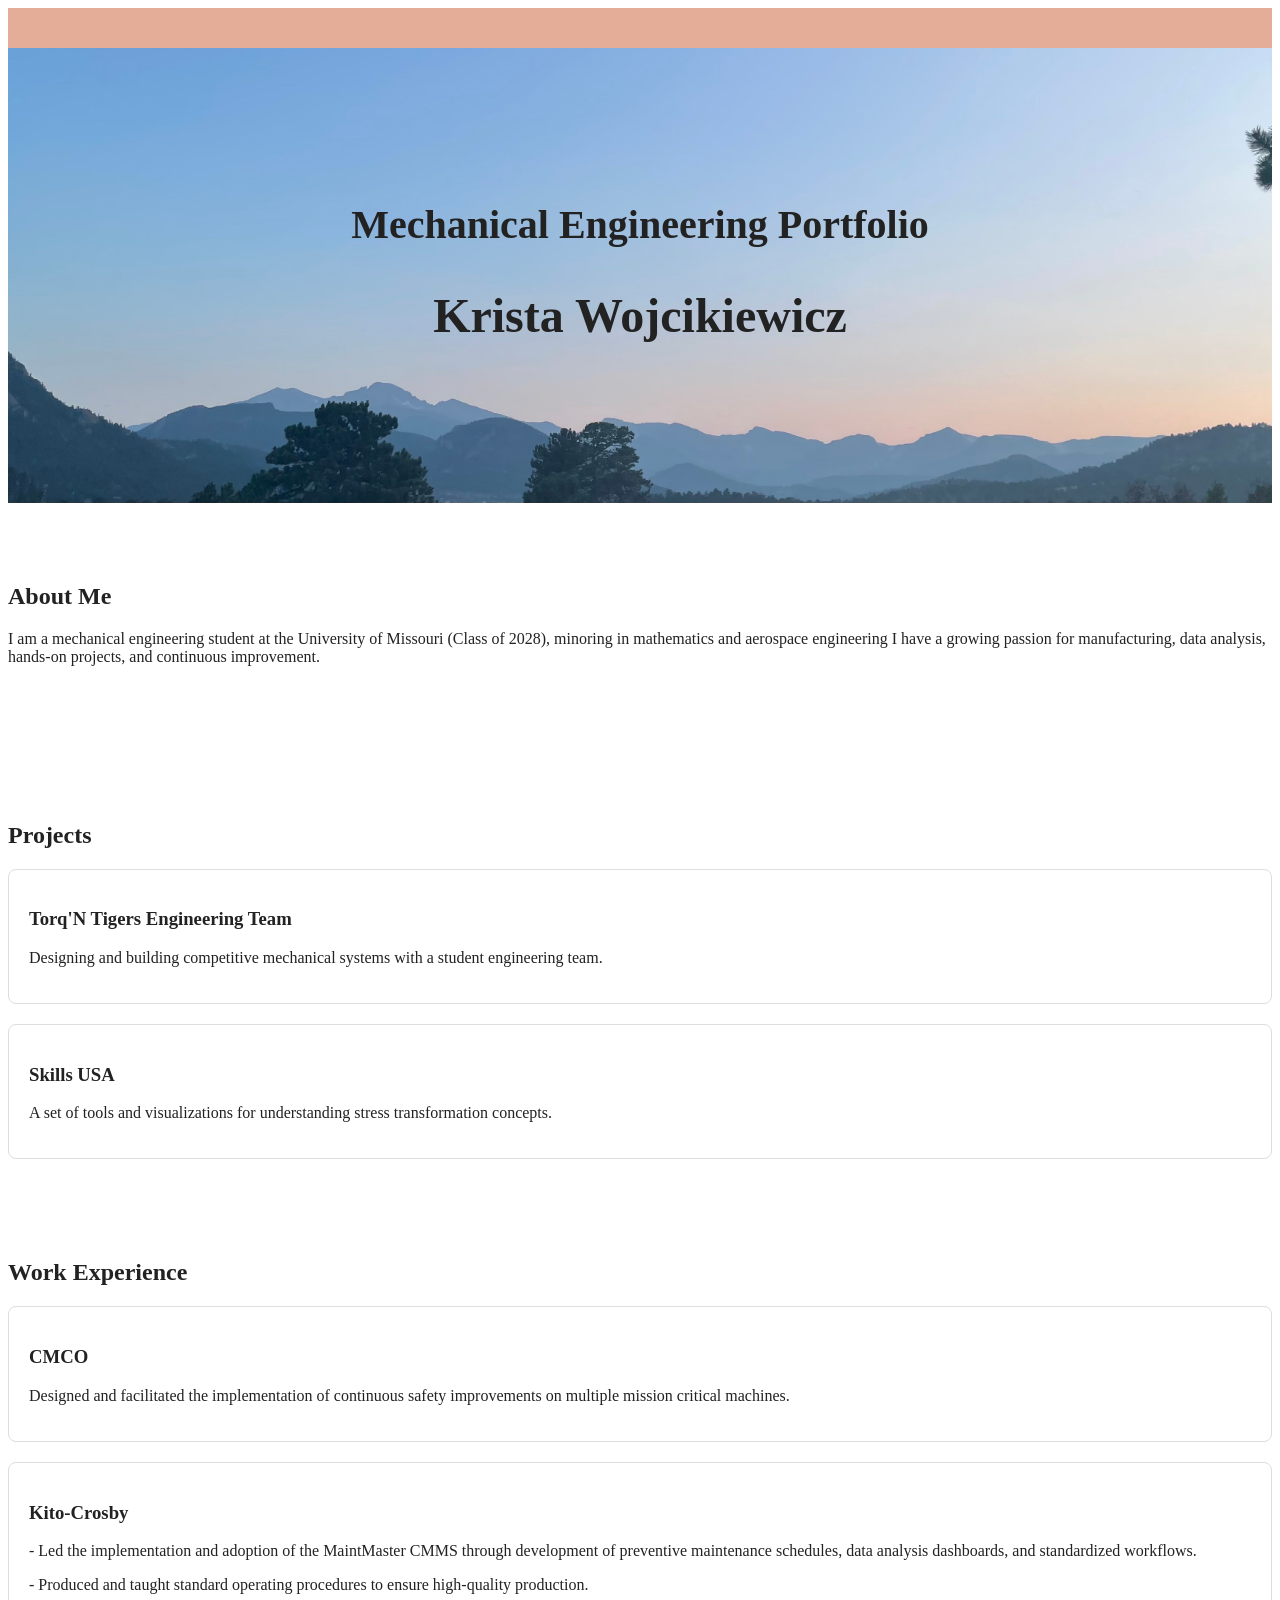
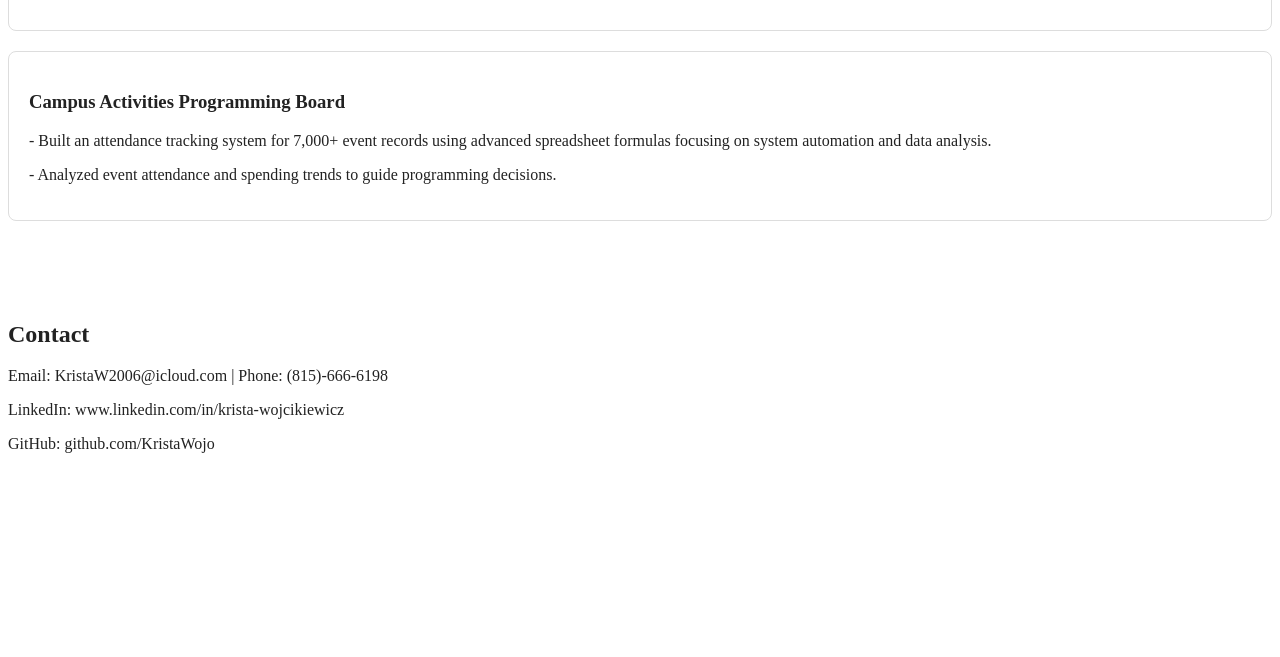
==== index.html @ 69c1f0ae "Update index.html" ====
<!DOCTYPE html>
<html lang="en">
<head>
  <meta charset="UTF-8">
  <meta name="viewport" content="width=device-width, initial-scale=1.0">
  <title>Krista Wojcikiewicz | Engineering Portfolio</title>
  <link rel="stylesheet" href="style.css">
</head>

  <header>
    <nav>
    </nav>
  </header>

  <section id="hero">
    <h2>Mechanical Engineering Portfolio</h2>
    <h1>Krista Wojcikiewicz</h1>
  </section>
  
<body>
  <section id="about">
    <h2>About Me</h2>
    <p>
      I am a mechanical engineering student at the University of Missouri (Class of 2028), minoring in mathematics and aerospace engineering 
      I have a growing passion for manufacturing, data analysis, hands-on projects, and continuous improvement.
  </section>

  <section id="projects">
    <h2>Projects</h2>

    <a class="project-card" href="Torqntigers.html">
      <h3>Torq'N Tigers Engineering Team</h3>
      <p>Designing and building competitive mechanical systems with a student engineering team.</p>
    </a>

    <div class="project-card">
      <h3>Skills USA</h3>
      <p>A set of tools and visualizations for understanding stress transformation concepts.</p>
    </div>
    
  <section id="Projects">
    <h2>Work Experience</h2>

    <a class="project-card" href="CMCO.html">
      <h3>CMCO</h3>
      <p>Designed and facilitated the implementation of continuous safety improvements on multiple mission critical machines.</p>
    </a>
    
   <a class="project-card" href="KitoCrosby.html">
      <h3>Kito-Crosby</h3>
      <p>- Led the implementation and adoption of the MaintMaster CMMS through development of preventive maintenance schedules, data analysis dashboards, and standardized workflows.</p>
      <p>- Produced and taught standard operating procedures to ensure high-quality production.</p>
    </a>

    <a class="project-card" href="CAPB.html">
      <h3>Campus Activities Programming Board</h3>
      <p>- Built an attendance tracking system for 7,000+ event records using advanced spreadsheet formulas focusing on system automation and data analysis.</p>
      <p>- Analyzed event attendance and spending trends to guide programming decisions.</p>
    </a>

  <section id="contact">
    <h2>Contact</h2>
    <p>Email: KristaW2006@icloud.com | Phone: (815)-666-6198 </p>
    <p>LinkedIn: www.linkedin.com/in/krista-wojcikiewicz</p>
    <p>GitHub: github.com/KristaWojo</p>
  </section>

</body>
</html>
---- style.css ----
body 
  {margin: 8px;
  font-family: Times New Roman, JetBrains Mono;
  color: #222;
  background: ##7ec8e3;}

header 
  {display: flex;
   margin: 0px;
  justify-content: space-between;
  padding: 20px;
  background: #e3ad98;
  header, header a, header .logo {color: white;}}

title-Name
  {font-size: 1.5rem;
  font-weight: bold;}

nav a {
  color: white;
  text-decoration: none;
  position: relative;
  margin-left: 20px;
}

nav a::after {
  content: "";
  position: absolute;
  left: 0;
  bottom: -2px;
  width: 0%;
  height: 2px;
  background: #000000;
  transition: width 0.2s ease;
}

nav a:hover::after {
  width: 100%;
}

#hero 
  {text-align: center;
  margin: 0;
  padding: 120px 0;
  background-image: url("Photos/Colorado.jpg");
  background-size: cover;
  background-repeat: no-repeat;
  background-position: bottom;}

#hero h2 
  {font-size: 2.5rem;}

#hero h1 
  {font-size: 3rem;}

.cta 
  {display: inline-block;
  margin-top: 20px;
  padding: 12px 24px;
  background: #3366ff;
  color: white;
  text-decoration: none;
  border-radius: 6px;}

section 
  {padding: 60px 0;
  margin: 0;}

.project-card {
  display: block;
  background: white;
  padding: 20px;
  margin: 20px 0;
  border-radius: 8px;
  border: 1px solid #ddd;
  text-decoration: none;
  color: inherit;
  transition: transform 0.1s ease, box-shadow 0.1s ease;}

.project-card:hover 
  {transform: translateY(-3px);
  box-shadow: 0 4px 12px rgba(0,0,0,0.1);}

footer 
  {text-align: center;
  padding: 10px;
  background: #fff;
  border-top: 1px solid #ddd;}

.tnt-video {
  display: flex;
  justify-content: center;
  width: 100%;
}
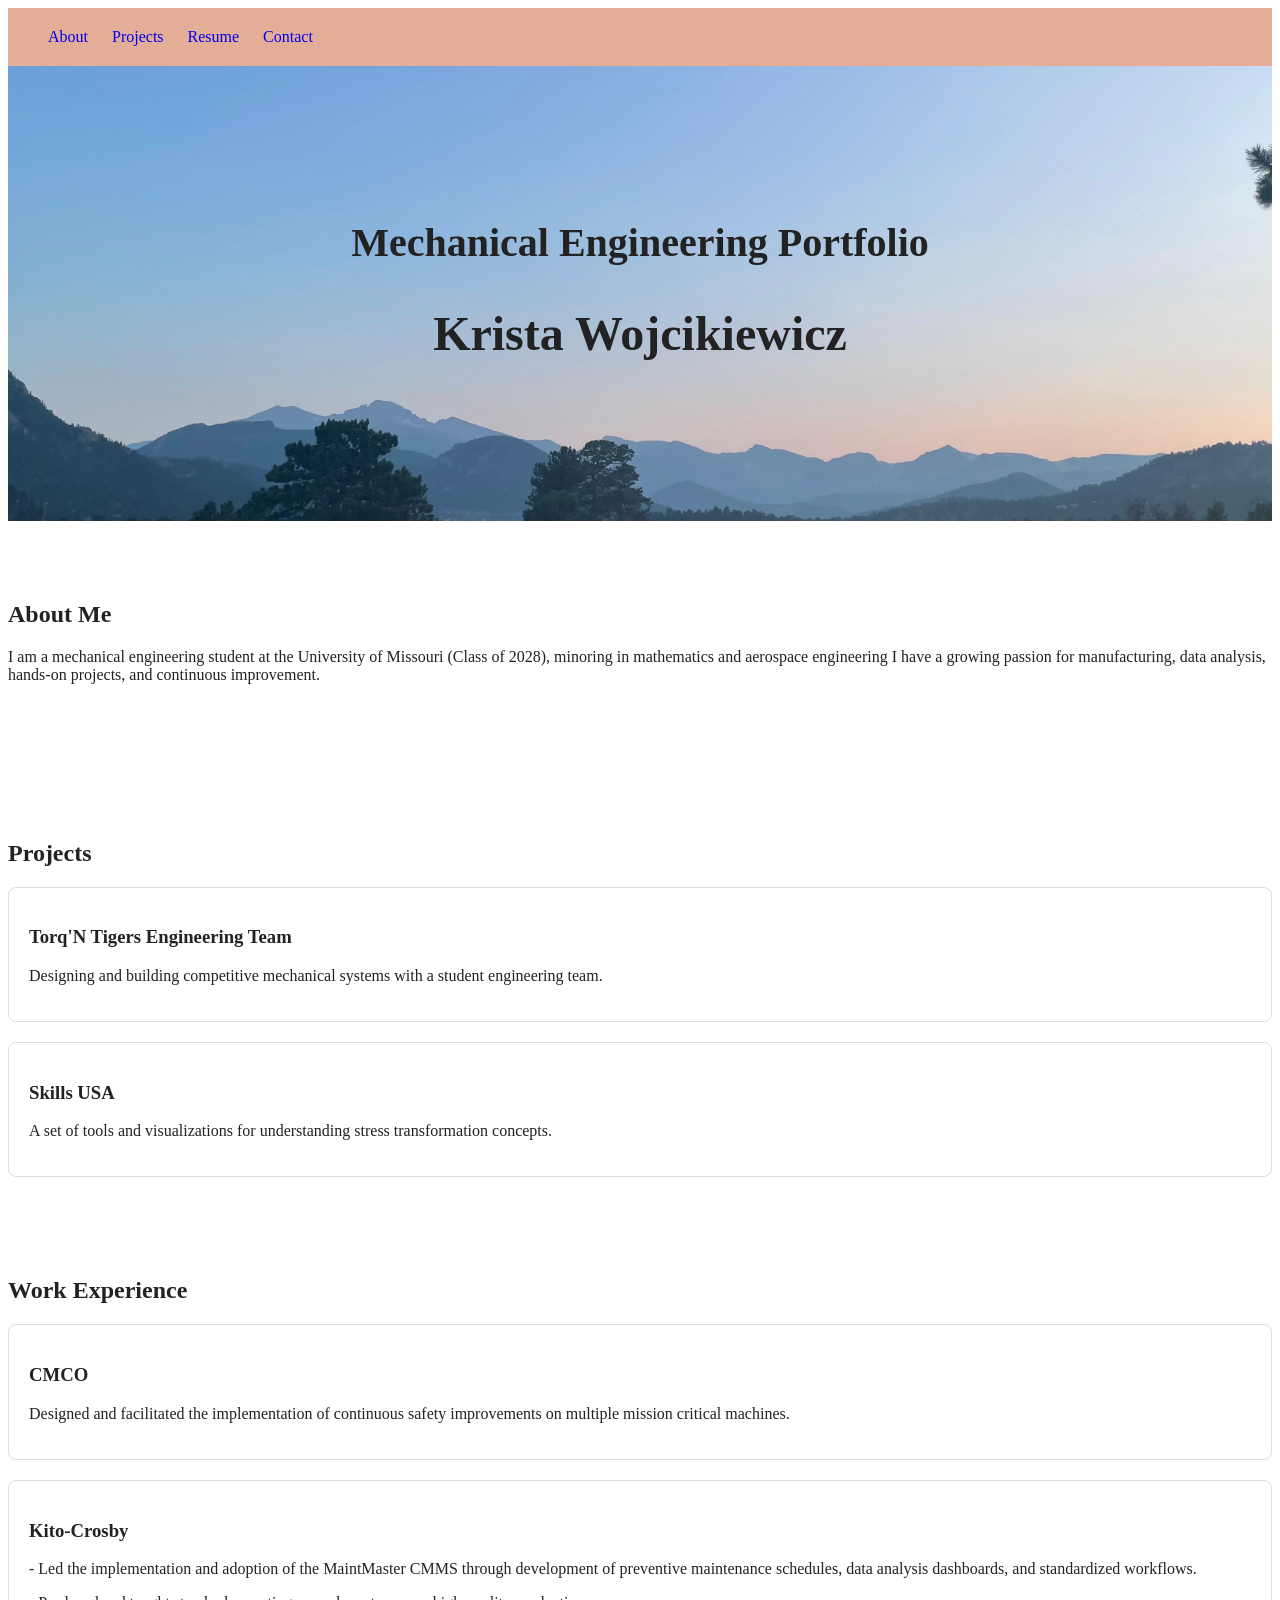
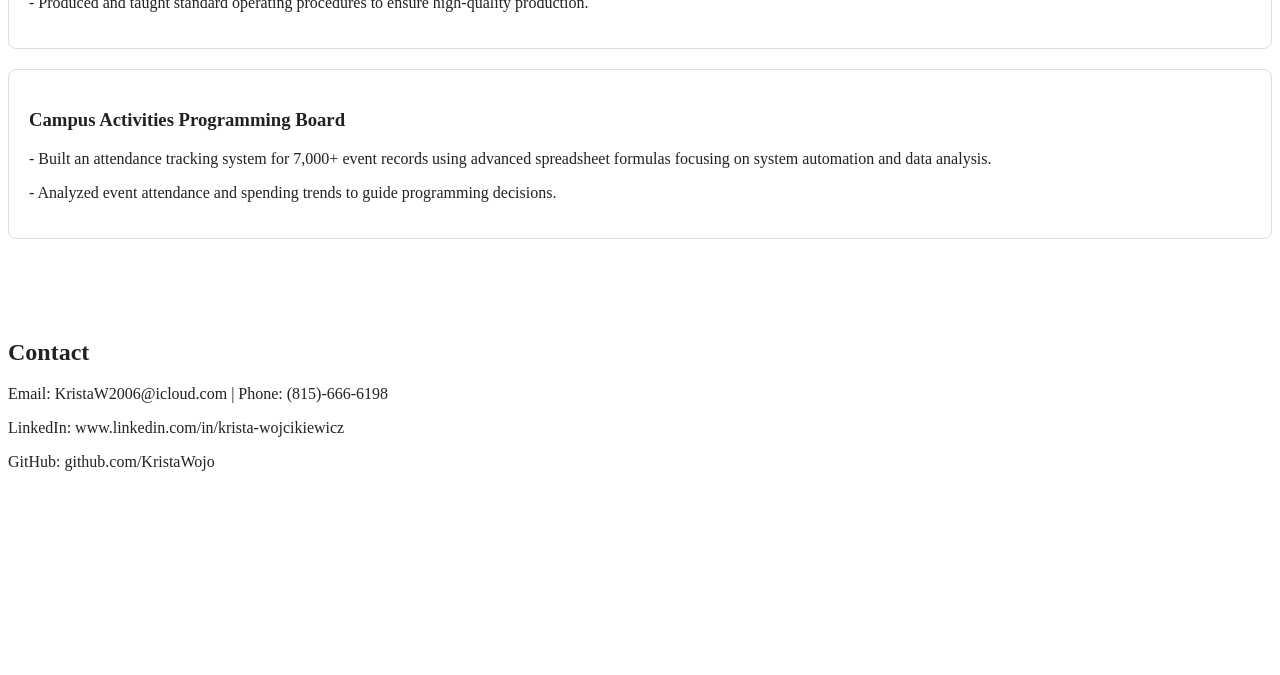
==== commit 14b8c2fb: "putting header back" ====
--- a/index.html
+++ b/index.html
@@ -9,6 +9,10 @@
 
   <header>
     <nav>
+      <a href="#about">About</a>
+      <a href="Projects.html">Projects</a>
+      <a href="Resume_2026_September.pdf">Resume</a>
+      <a href="Contact.html">Contact</a>
     </nav>
   </header>
 
--- a/style.css
+++ b/style.css
@@ -17,6 +17,10 @@
   font-weight: bold;}
 
 nav a {
+      <a href="#about">About</a>
+      <a href="Projects.html">Projects</a>
+      <a href="Resume_2026_September.pdf">Resume</a>
+      <a href="Contact.html">Contact</a>
   color: white;
   text-decoration: none;
   position: relative;
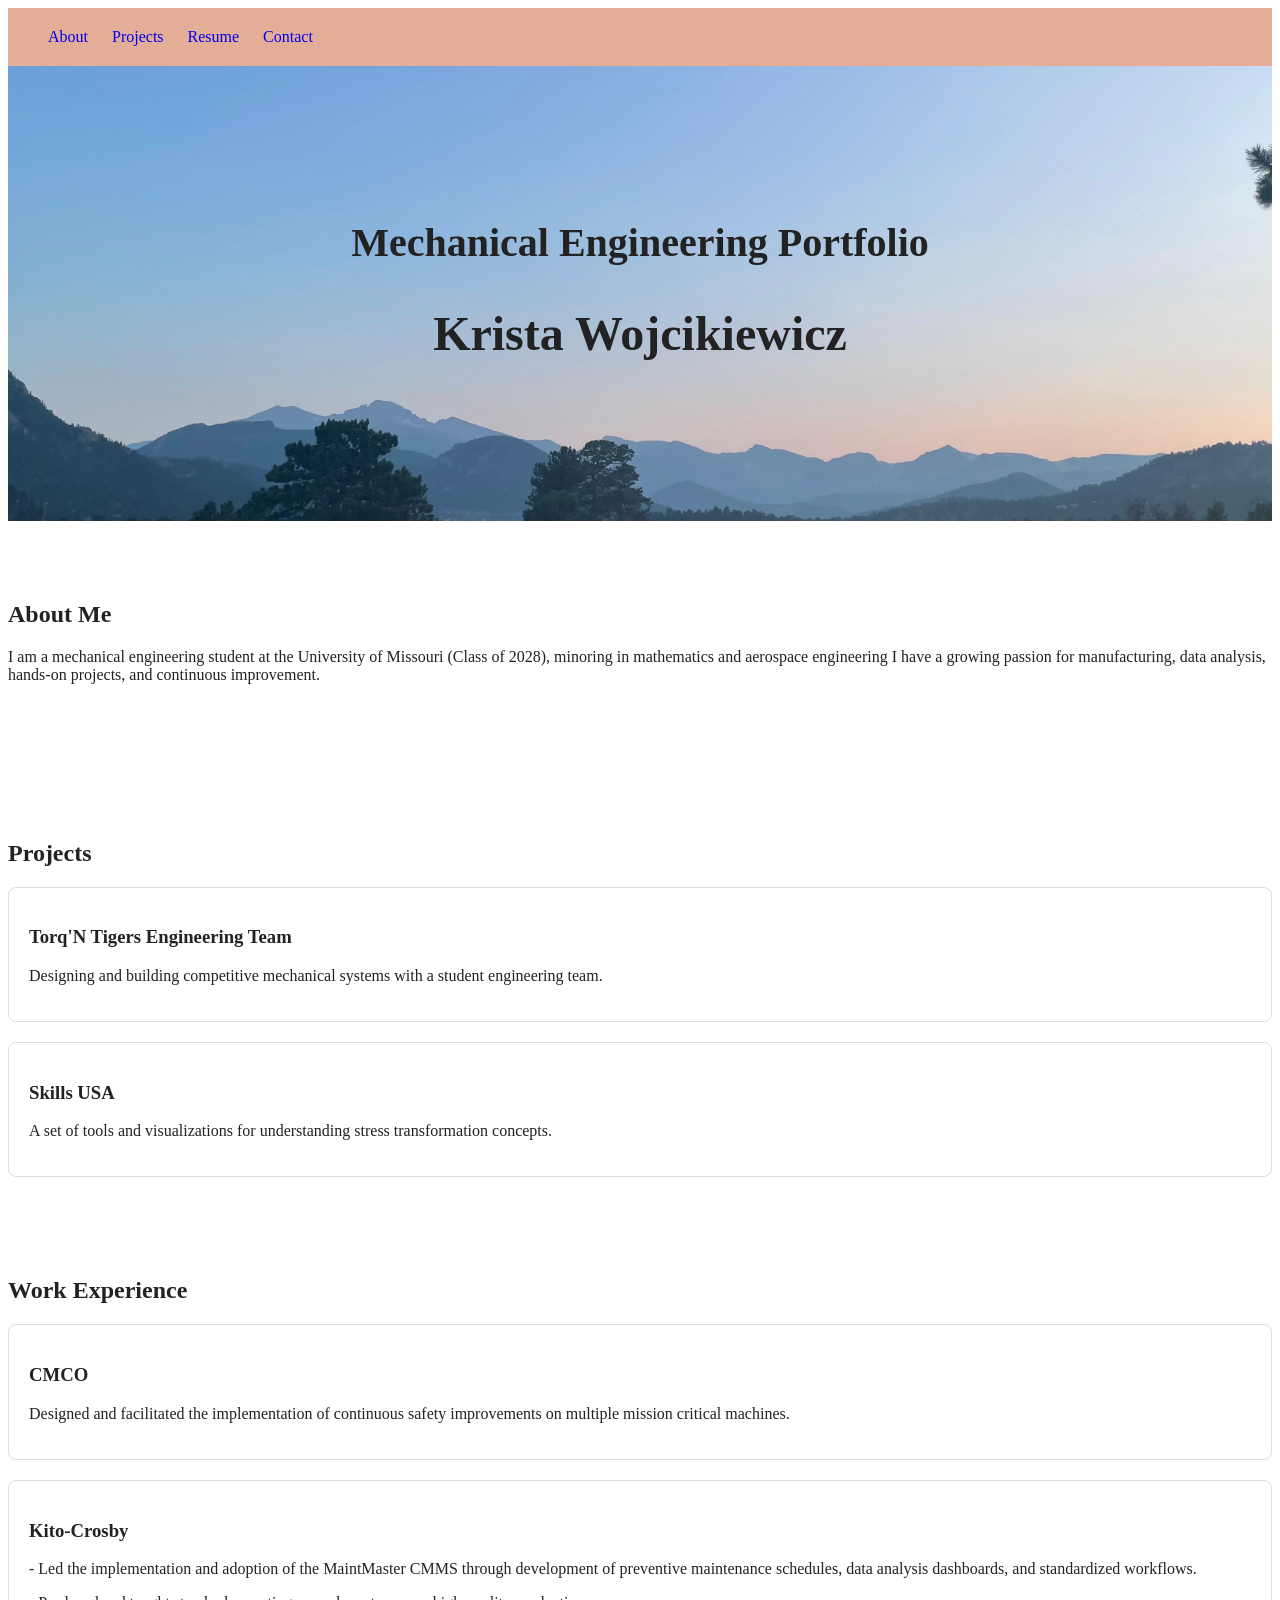
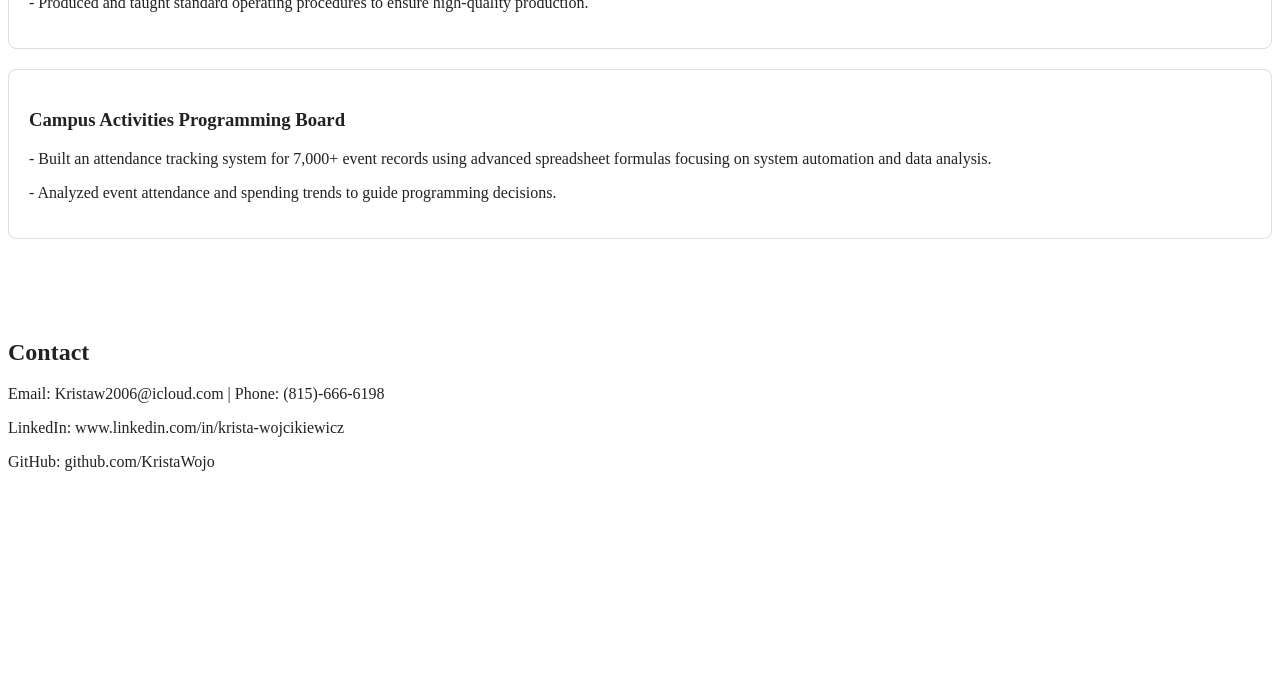
==== commit 41b103fe: "Update index.html" ====
--- a/index.html
+++ b/index.html
@@ -64,7 +64,7 @@
 
   <section id="contact">
     <h2>Contact</h2>
-    <p>Email: KristaW2006@icloud.com | Phone: (815)-666-6198 </p>
+    <p>Email: Kristaw2006@icloud.com | Phone: (815)-666-6198 </p>
     <p>LinkedIn: www.linkedin.com/in/krista-wojcikiewicz</p>
     <p>GitHub: github.com/KristaWojo</p>
   </section>
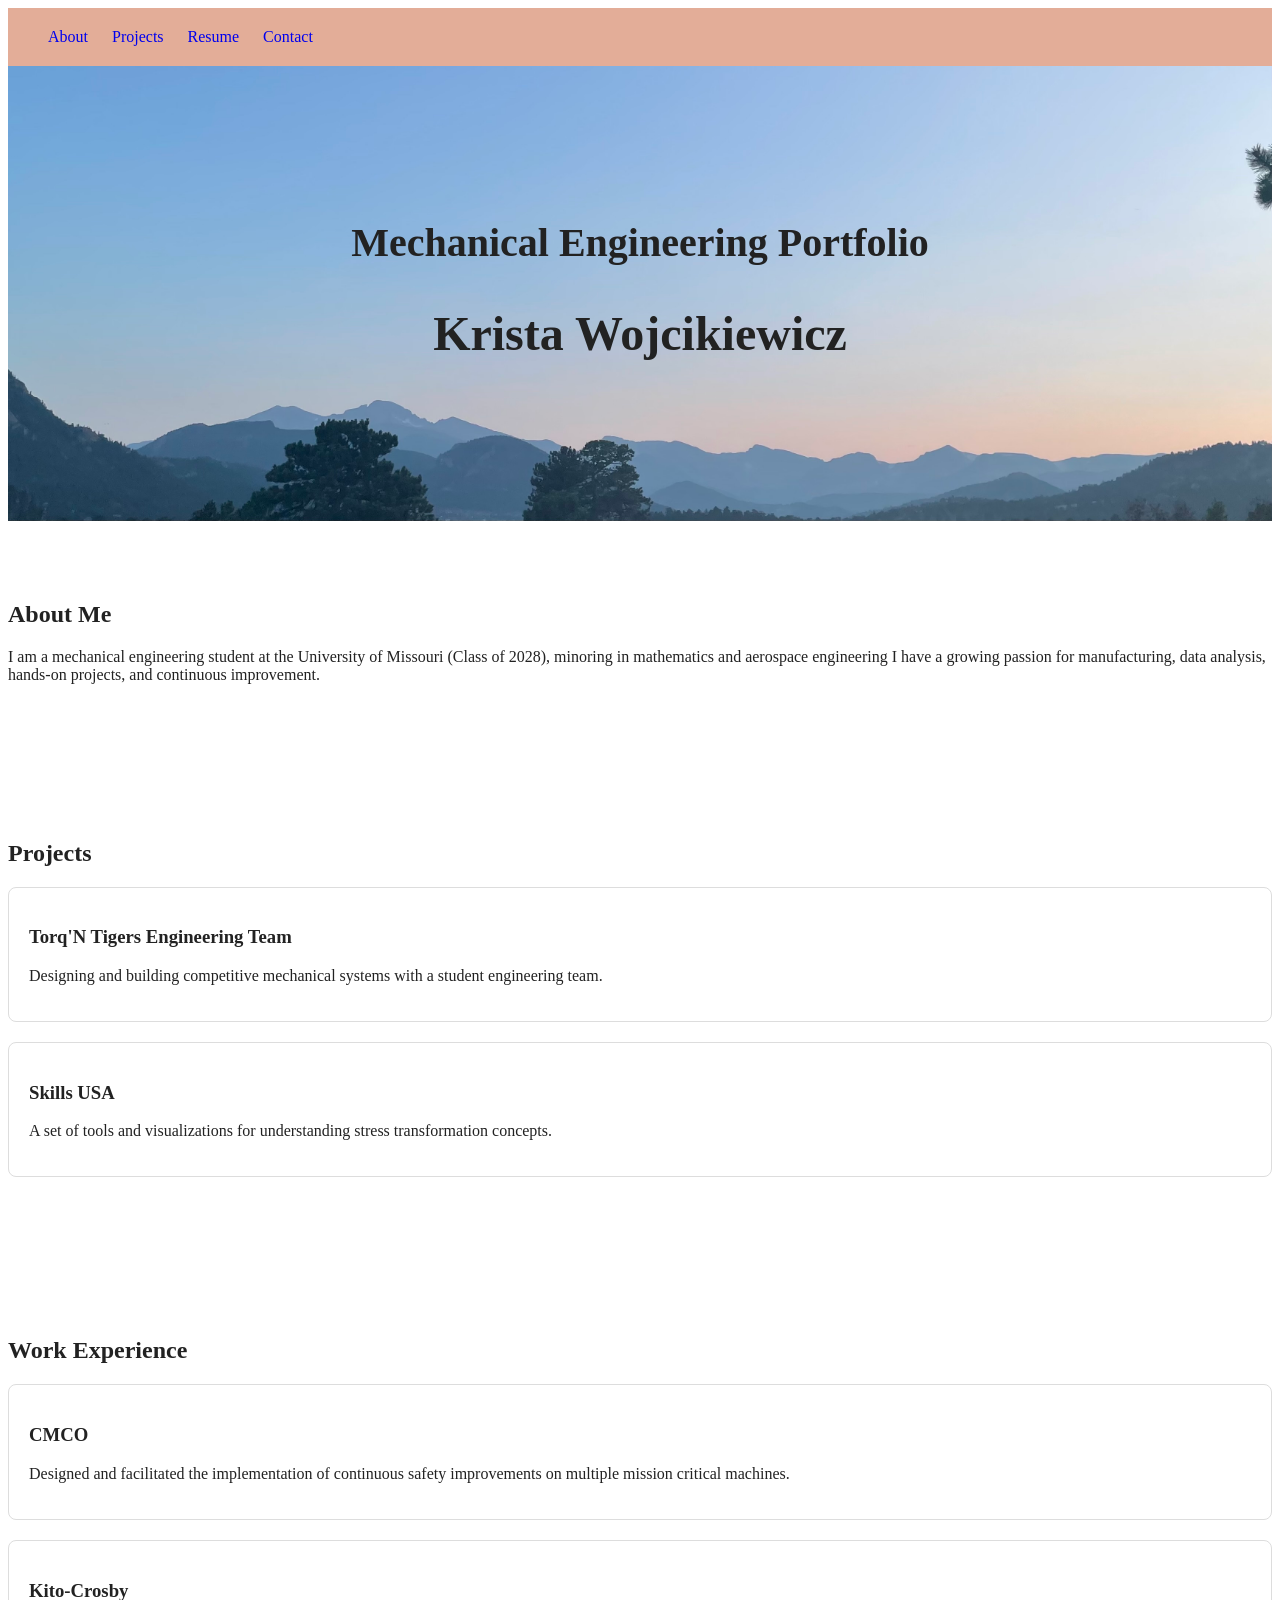
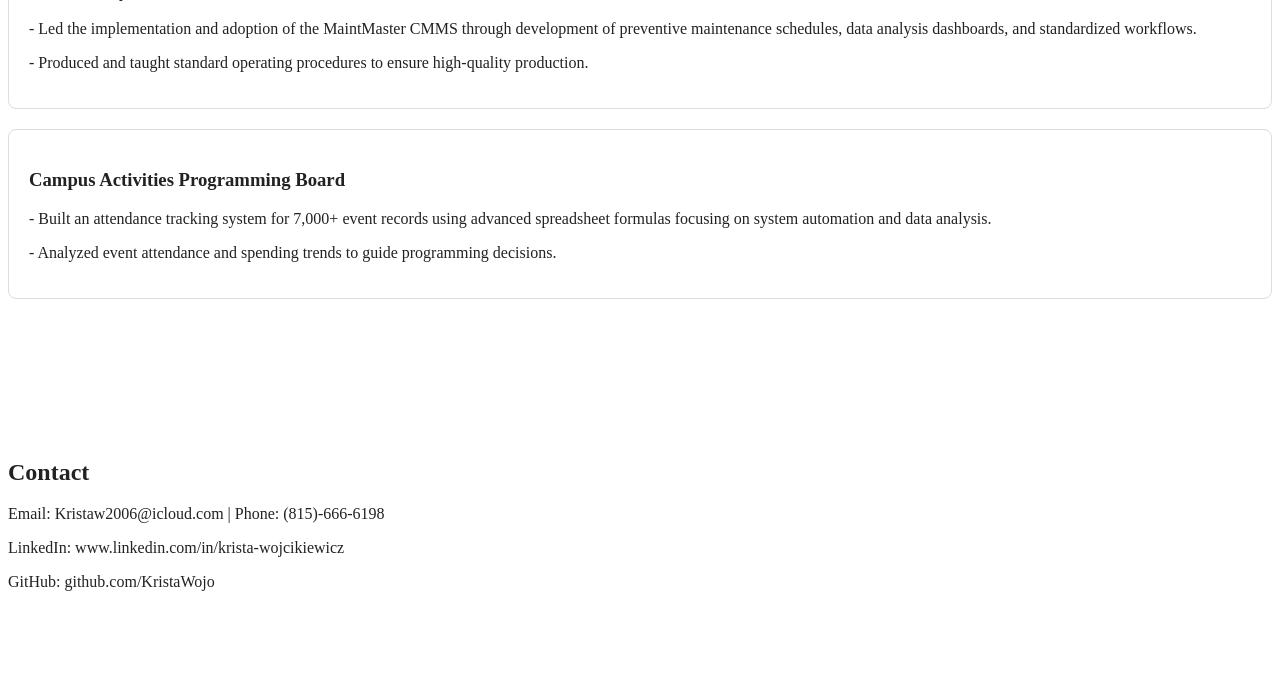
==== commit 3c5fa708: "Closing sections" ====
--- a/index.html
+++ b/index.html
@@ -27,6 +27,7 @@
     <p>
       I am a mechanical engineering student at the University of Missouri (Class of 2028), minoring in mathematics and aerospace engineering 
       I have a growing passion for manufacturing, data analysis, hands-on projects, and continuous improvement.
+    </p>
   </section>
 
   <section id="projects">
@@ -41,6 +42,7 @@
       <h3>Skills USA</h3>
       <p>A set of tools and visualizations for understanding stress transformation concepts.</p>
     </div>
+  </section>
     
   <section id="Projects">
     <h2>Work Experience</h2>
@@ -61,6 +63,7 @@
       <p>- Built an attendance tracking system for 7,000+ event records using advanced spreadsheet formulas focusing on system automation and data analysis.</p>
       <p>- Analyzed event attendance and spending trends to guide programming decisions.</p>
     </a>
+</section>
 
   <section id="contact">
     <h2>Contact</h2>
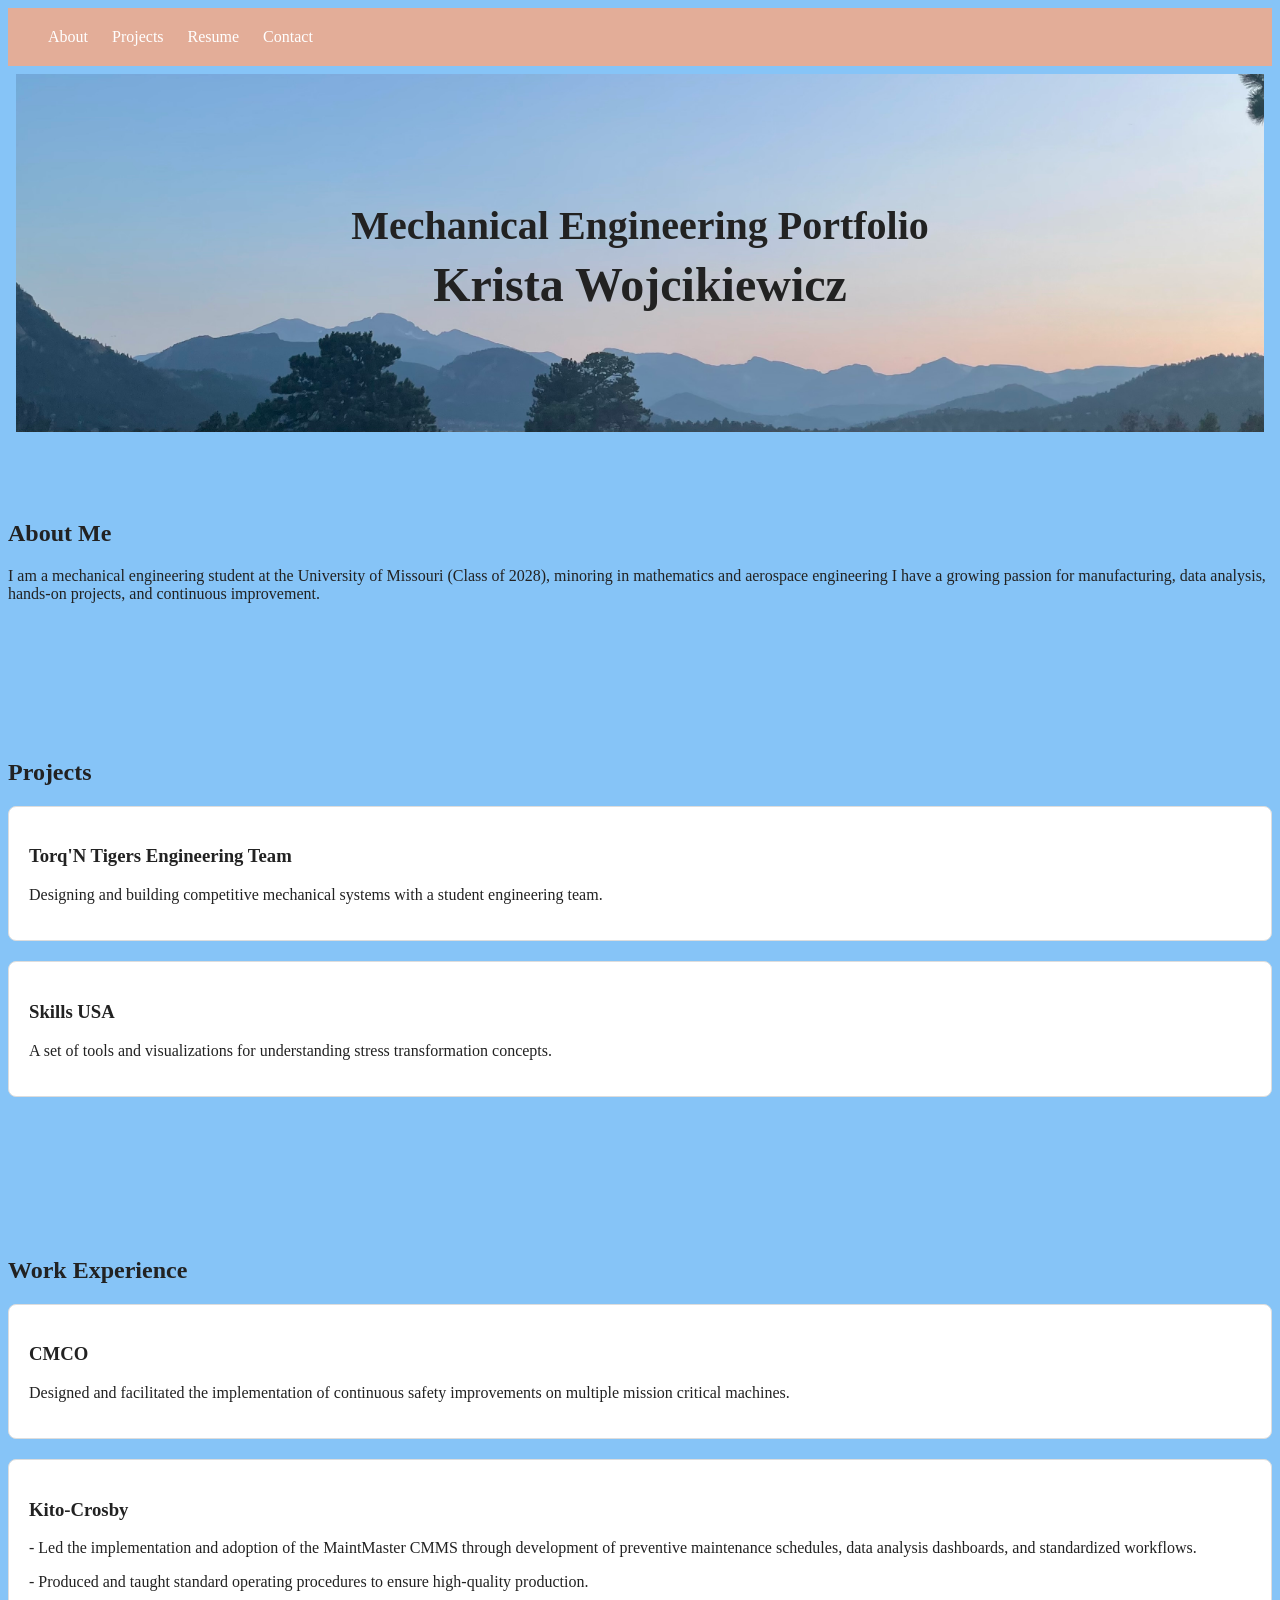
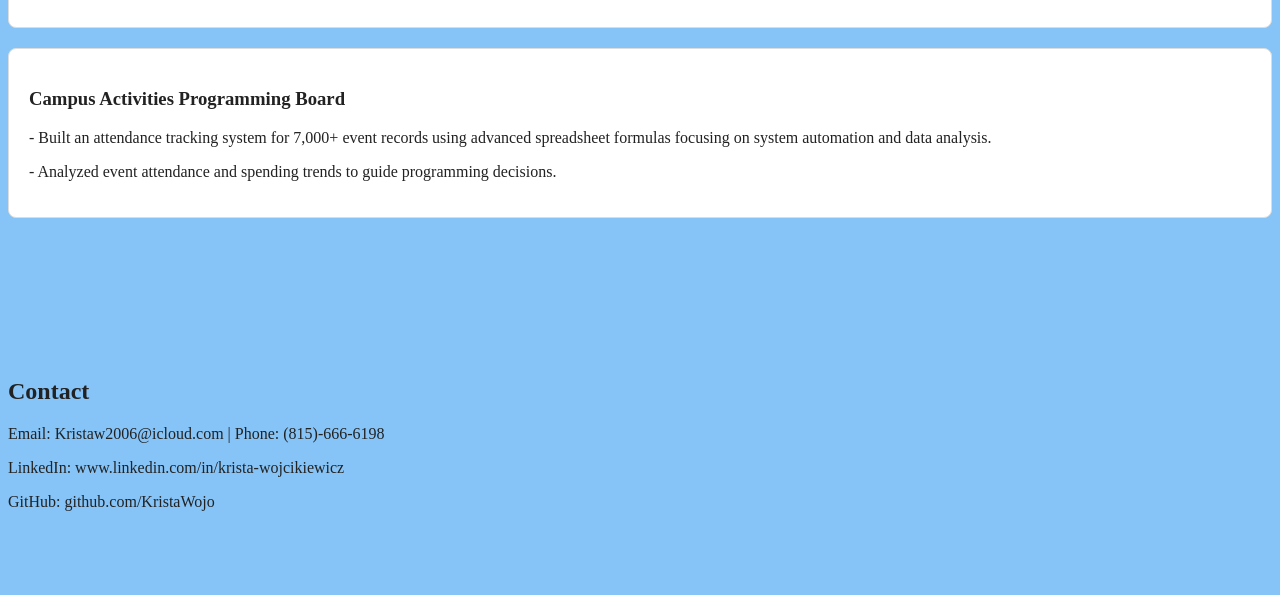
==== commit 8b6c4dc6: "Replace header with navigation element in index.html" ====
--- a/index.html
+++ b/index.html
@@ -7,21 +7,22 @@
   <link rel="stylesheet" href="style.css">
 </head>
 
-  <header>
+  
+  <navigation>
     <nav>
       <a href="#about">About</a>
       <a href="Projects.html">Projects</a>
       <a href="Resume_2026_September.pdf">Resume</a>
       <a href="Contact.html">Contact</a>
     </nav>
-  </header>
-
+  </navigation>
+  
+<body>
   <section id="hero">
     <h2>Mechanical Engineering Portfolio</h2>
     <h1>Krista Wojcikiewicz</h1>
   </section>
   
-<body>
   <section id="about">
     <h2>About Me</h2>
     <p>
--- a/style.css
+++ b/style.css
@@ -1,31 +1,29 @@
 body 
-  {margin: 8px;
-  font-family: Times New Roman, JetBrains Mono;
+  {font-family: Times New Roman;
   color: #222;
-  background: ##7ec8e3;}
+  background: #86c4f7;} 
 
-header 
+navigation 
   {display: flex;
-   margin: 0px;
+  margin: 0px;
+  position: sticky;
+  top:0
   justify-content: space-between;
   padding: 20px;
-  background: #e3ad98;
-  header, header a, header .logo {color: white;}}
+  background: #e3ad98; /*salmon header*/
 
-title-Name
+  header, header a, header .logo 
+   {color: white;}}
+
+title-name
   {font-size: 1.5rem;
   font-weight: bold;}
-
+   
 nav a {
-      <a href="#about">About</a>
-      <a href="Projects.html">Projects</a>
-      <a href="Resume_2026_September.pdf">Resume</a>
-      <a href="Contact.html">Contact</a>
-  color: white;
+  color: #ffffff;
   text-decoration: none;
   position: relative;
-  margin-left: 20px;
-}
+  margin-left: 20px;}
 
 nav a::after {
   content: "";
@@ -34,17 +32,15 @@
   bottom: -2px;
   width: 0%;
   height: 2px;
-  background: #000000;
-  transition: width 0.2s ease;
-}
+  background: #000000; /*black background*/
+  transition: width 0.2s ease;}
 
 nav a:hover::after {
-  width: 100%;
-}
+  width: 100%;}
 
 #hero 
   {text-align: center;
-  margin: 0;
+  margin: 8px;
   padding: 120px 0;
   background-image: url("Photos/Colorado.jpg");
   background-size: cover;
@@ -52,10 +48,12 @@
   background-position: bottom;}
 
 #hero h2 
-  {font-size: 2.5rem;}
+  {font-size: 2.5rem;
+   margin: 8px;}
 
 #hero h1 
-  {font-size: 3rem;}
+  {font-size: 3rem;
+  margin: 0px;}
 
 .cta 
   {display: inline-block;
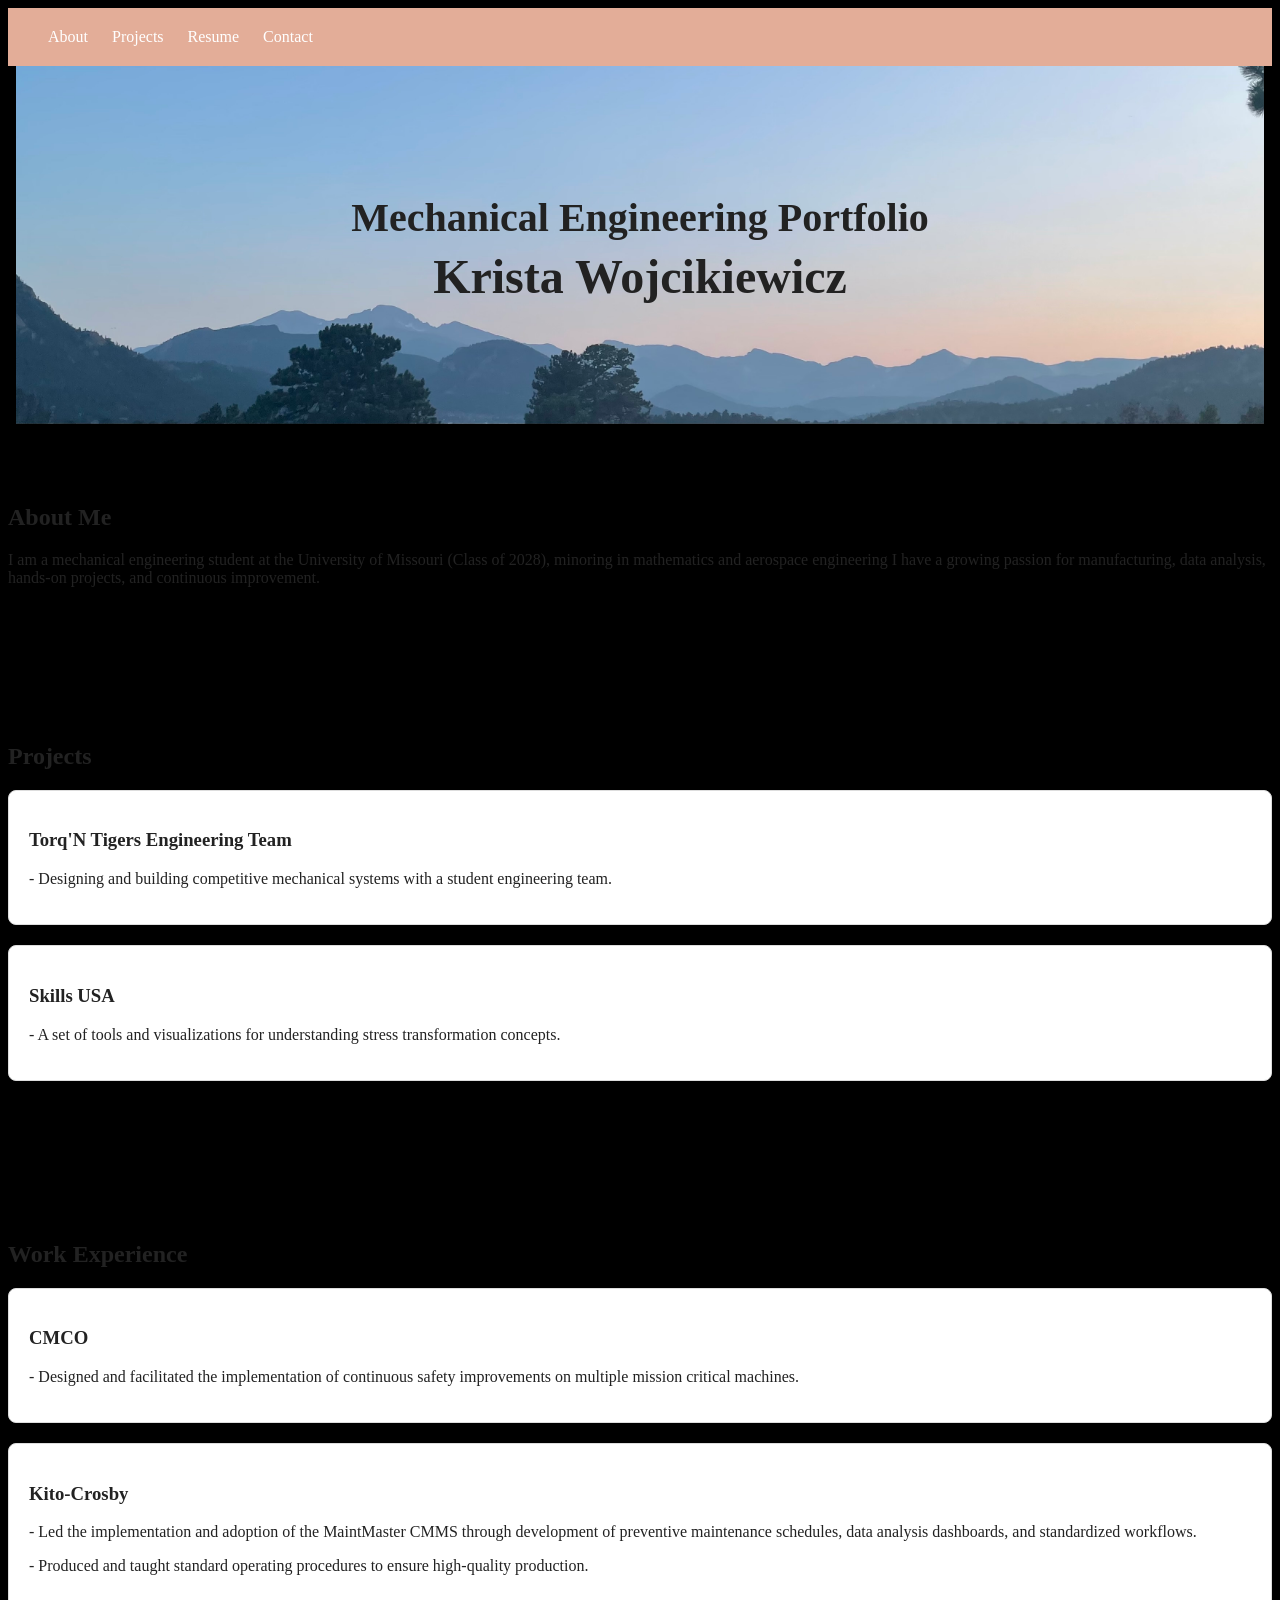
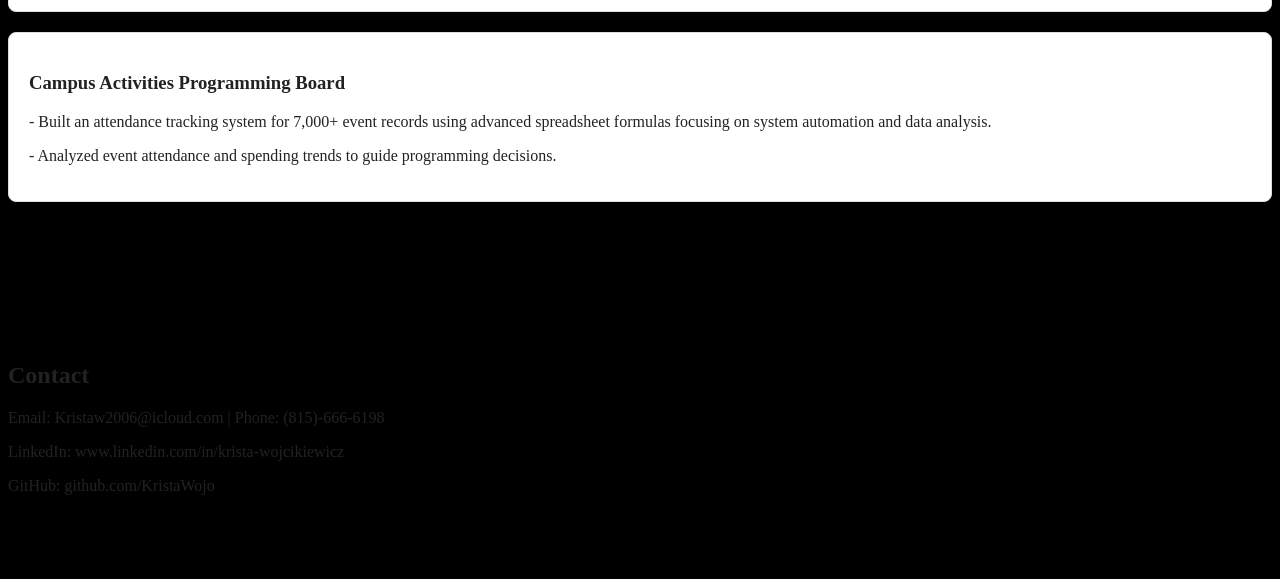
==== commit ae12113b: "Add bullet points to project descriptions in index.html" ====
--- a/index.html
+++ b/index.html
@@ -36,12 +36,12 @@
 
     <a class="project-card" href="Torqntigers.html">
       <h3>Torq'N Tigers Engineering Team</h3>
-      <p>Designing and building competitive mechanical systems with a student engineering team.</p>
+      <p>- Designing and building competitive mechanical systems with a student engineering team.</p>
     </a>
 
     <div class="project-card">
       <h3>Skills USA</h3>
-      <p>A set of tools and visualizations for understanding stress transformation concepts.</p>
+      <p>- A set of tools and visualizations for understanding stress transformation concepts.</p>
     </div>
   </section>
     
@@ -50,7 +50,7 @@
 
     <a class="project-card" href="CMCO.html">
       <h3>CMCO</h3>
-      <p>Designed and facilitated the implementation of continuous safety improvements on multiple mission critical machines.</p>
+      <p>- Designed and facilitated the implementation of continuous safety improvements on multiple mission critical machines.</p>
     </a>
     
    <a class="project-card" href="KitoCrosby.html">
--- a/style.css
+++ b/style.css
@@ -1,19 +1,21 @@
 body 
   {font-family: Times New Roman;
   color: #222;
-  background: #86c4f7;} 
+  background: #000;} 
 
 navigation 
   {display: flex;
-  margin: 0px;
+  margin: 0px 0px;
   position: sticky;
-  top:0
+  top:0;
+  z-index:1000;
   justify-content: space-between;
   padding: 20px;
   background: #e3ad98; /*salmon header*/
 
   header, header a, header .logo 
-   {color: white;}}
+   {color: white;}
+    margin:0px;}
 
 title-name
   {font-size: 1.5rem;
@@ -40,7 +42,7 @@
 
 #hero 
   {text-align: center;
-  margin: 8px;
+  margin: 0 8px;
   padding: 120px 0;
   background-image: url("Photos/Colorado.jpg");
   background-size: cover;
@@ -89,8 +91,7 @@
   background: #fff;
   border-top: 1px solid #ddd;}
 
-.tnt-video {
-  display: flex;
+.tnt-video 
+  {display: flex;
   justify-content: center;
-  width: 100%;
-}
+  width: 200%;}
